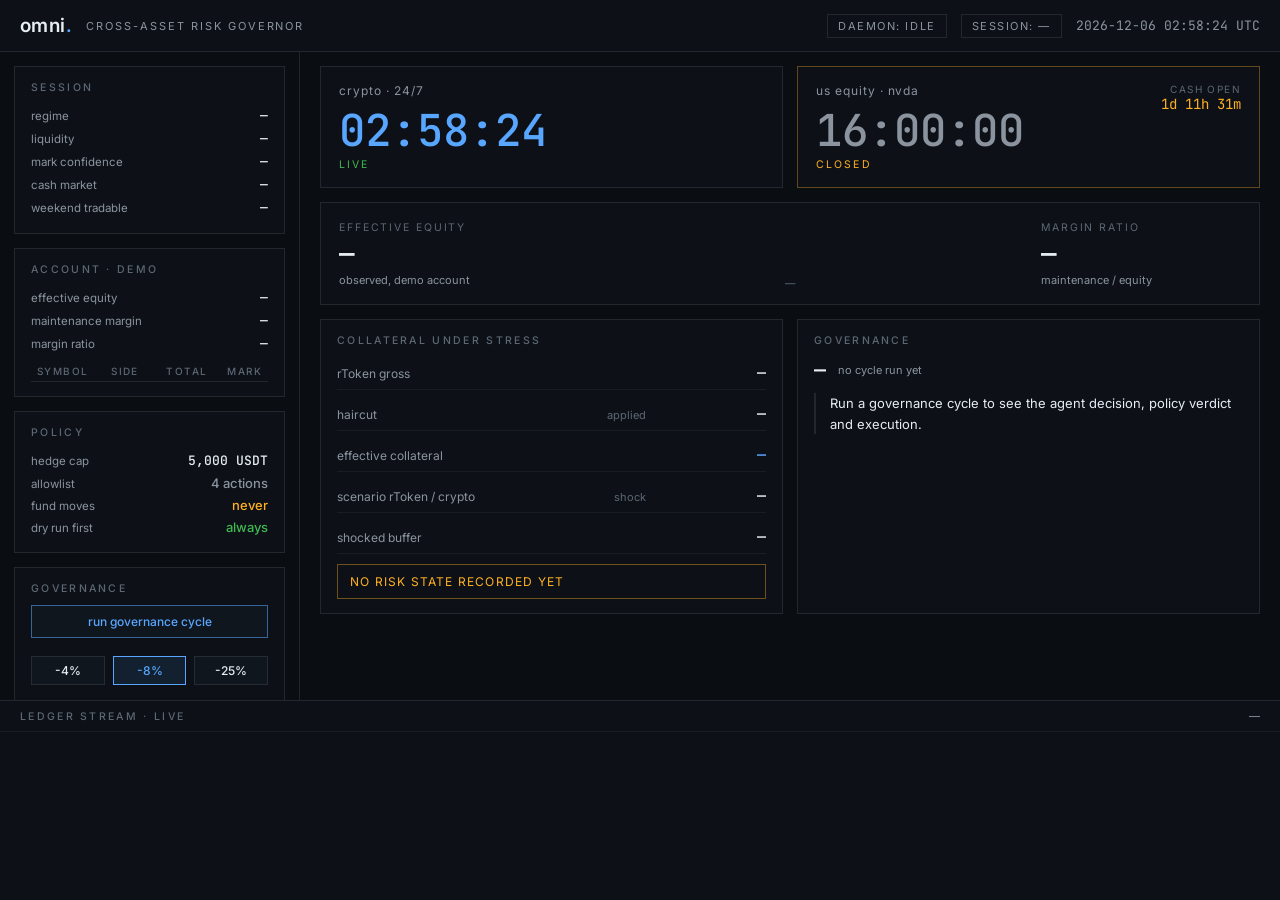
==== omni/cockpit.html @ 9cf4a6f7 "redesign UI: replace marketing landing page with an operator console The old page was a SaaS landing" ====
<!DOCTYPE html>
<html lang="en">
<head>
<meta charset="utf-8" />
<meta name="viewport" content="width=device-width, initial-scale=1.0" />
<title>omni · cross-asset risk governor</title>
<link rel="preconnect" href="https://fonts.googleapis.com">
<link rel="preconnect" href="https://fonts.gstatic.com" crossorigin>
<link href="https://fonts.googleapis.com/css2?family=Inter:wght@400;500;600&family=JetBrains+Mono:wght@400;500;600&display=swap" rel="stylesheet">
<style>
:root{
  --canvas:#0A0D12; --panel:#0D1117; --panel2:#10161e;
  --ink:#E6EDF3; --muted:#8B949E; --faint:#5c6773;
  --risk:#FFB020; --safe:#3FB950; --info:#58A6FF;
  --rule:rgba(230,237,243,.10); --rule2:rgba(230,237,243,.05);
}
*{margin:0;padding:0;box-sizing:border-box}
html,body{height:100%}
body{
  background:var(--canvas); color:var(--ink);
  font-family:"Inter",system-ui,-apple-system,sans-serif;
  font-size:14px; overflow:hidden; -webkit-font-smoothing:antialiased;
}
.mono,.num{font-family:"JetBrains Mono",ui-monospace,monospace}
.num{font-variant-numeric:tabular-nums}

#app{height:100vh;display:flex;flex-direction:column}

/* ---------- header ---------- */
header{
  display:flex;align-items:center;gap:14px;
  padding:0 20px;height:52px;flex:0 0 52px;
  border-bottom:1px solid var(--rule);background:var(--panel);
}
.brand{font-size:19px;font-weight:600;letter-spacing:.02em}
.brand span{color:var(--info)}
.brand-sub{font-size:11px;color:var(--muted);letter-spacing:.18em;text-transform:uppercase}
.hspace{flex:1}
.badge{
  font-size:11px;letter-spacing:.14em;text-transform:uppercase;
  padding:4px 10px;border:1px solid var(--rule);color:var(--muted);
}
.badge.ok{color:var(--safe);border-color:rgba(63,185,80,.35)}
.badge.warn{color:var(--risk);border-color:rgba(255,176,32,.4)}
.badge.info{color:var(--info);border-color:rgba(88,166,255,.35)}
#utcClock{font-size:13px;color:var(--muted)}

/* ---------- layout ---------- */
.grid{flex:1;display:grid;grid-template-columns:300px 1fr;min-height:0}
aside{border-right:1px solid var(--rule);overflow-y:auto;padding:14px;display:flex;flex-direction:column;gap:14px}
main{overflow-y:auto;padding:14px 20px;display:flex;flex-direction:column;gap:14px}

/* ---------- cards ---------- */
.card{border:1px solid var(--rule);background:var(--panel);padding:14px 16px}
.card h2{
  font-size:10.5px;letter-spacing:.22em;text-transform:uppercase;
  color:var(--faint);font-weight:500;margin-bottom:10px;
}
.row{display:flex;justify-content:space-between;align-items:baseline;padding:3px 0;gap:10px}
.row .k{font-size:11.5px;color:var(--muted)}
.row .v{font-size:13px;font-weight:500}
.v.ok{color:var(--safe)} .v.warn{color:var(--risk)} .v.info{color:var(--info)} .v.dim{color:var(--muted)}

/* positions table */
table{width:100%;border-collapse:collapse;margin-top:6px}
th{font-size:10px;letter-spacing:.14em;text-transform:uppercase;color:var(--faint);
   text-align:left;padding:4px 6px;border-bottom:1px solid var(--rule);font-weight:500}
td{font-size:12px;padding:5px 6px;border-bottom:1px solid var(--rule2)}
td.r,th.r{text-align:right}
.pos-side{font-size:10px;padding:1px 6px;border:1px solid var(--rule)}
.pos-side.long{color:var(--safe);border-color:rgba(63,185,80,.35)}
.pos-side.short{color:var(--risk);border-color:rgba(255,176,32,.4)}

/* ---------- buttons ---------- */
button{
  font-family:inherit;font-size:12px;font-weight:500;cursor:pointer;
  background:var(--panel2);color:var(--ink);
  border:1px solid var(--rule);padding:8px 12px;width:100%;
  transition:border-color .15s,background .15s;
}
button:hover{border-color:rgba(88,166,255,.5);background:#131b25}
button:disabled{opacity:.45;cursor:not-allowed}
button.primary{border-color:rgba(88,166,255,.55);color:var(--info)}
button.danger{border-color:rgba(255,176,32,.5);color:var(--risk)}
.cmd-grid{display:flex;flex-direction:column;gap:8px}
.cmd-sep{height:1px;background:var(--rule);margin:4px 0}
.cmd-row{display:flex;gap:8px}
.cmd-row button{flex:1}
.exec-toggle{display:flex;align-items:center;gap:8px;margin-top:8px;font-size:11px;color:var(--muted)}
.exec-toggle input{accent-color:var(--risk)}
.exec-warn{font-size:10.5px;color:var(--risk);margin-top:6px;display:none}

/* ---------- two clocks ---------- */
.clocks{display:grid;grid-template-columns:1fr 1fr;gap:14px}
.clock{border:1px solid var(--rule);background:var(--panel);padding:16px 18px;position:relative}
.clock .who{font-size:12px;color:var(--muted);letter-spacing:.08em}
.clock .read{font-size:44px;font-weight:500;line-height:1.1;margin:8px 0 4px}
.clock .state{font-size:10.5px;letter-spacing:.2em;text-transform:uppercase}
.clock.live .read{color:var(--info)} .clock.live .state{color:var(--safe)}
.clock.frozen{border-color:rgba(255,176,32,.35)}
.clock.frozen .read{color:var(--muted)} .clock.frozen .state{color:var(--risk)}
.clock .reopens{position:absolute;top:16px;right:18px;text-align:right}
.clock .reopens .k{font-size:10px;letter-spacing:.14em;text-transform:uppercase;color:var(--faint)}
.clock .reopens .v{font-size:14px;color:var(--risk)}

/* ---------- equity strip ---------- */
.strip{border:1px solid var(--rule);background:var(--panel);padding:14px 18px;
       display:grid;grid-template-columns:200px 1fr 200px;gap:18px;align-items:center}
.metric .k{font-size:10.5px;letter-spacing:.18em;text-transform:uppercase;color:var(--faint)}
.metric .v{font-size:26px;font-weight:600;margin-top:2px}
.metric .s{font-size:11px;color:var(--muted);margin-top:2px}
#sparkWrap{height:56px;position:relative}
#sparkWrap svg{width:100%;height:100%;display:block}
#sparkNote{font-size:10.5px;color:var(--faint);text-align:center;margin-top:4px}

/* ---------- risk model ---------- */
.risk-grid{display:grid;grid-template-columns:1fr 1fr;gap:14px}
.flow{display:flex;flex-direction:column;gap:8px}
.flow-line{display:grid;grid-template-columns:1fr auto 110px;gap:10px;align-items:baseline;
           padding:6px 0;border-bottom:1px solid var(--rule2)}
.flow-line .k{font-size:12px;color:var(--muted)}
.flow-line .arrow{color:var(--faint);font-size:11px}
.flow-line .v{font-size:15px;font-weight:500;text-align:right}
.verdict{margin-top:10px;padding:9px 12px;border:1px solid rgba(255,176,32,.4);
         color:var(--risk);font-size:12px;letter-spacing:.1em;text-transform:uppercase}
.verdict.ok{border-color:rgba(63,185,80,.4);color:var(--safe)}
.shock-picker{display:flex;gap:8px;margin-top:10px}
.shock-btn{width:auto;flex:1;padding:6px 0;font-size:12px}
.shock-btn.active{border-color:var(--info);color:var(--info);background:#12202f}

/* ---------- decision ---------- */
.decision{border:1px solid var(--rule);background:var(--panel);padding:16px 18px}
.dec-head{display:flex;align-items:center;gap:12px;flex-wrap:wrap;margin-bottom:10px}
.dec-action{font-size:20px;font-weight:600}
.dec-action.ok{color:var(--safe)}
.dec-meta{font-size:11px;color:var(--muted)}
.rationale{font-size:13px;line-height:1.55;color:var(--ink);max-width:860px;
           border-left:2px solid var(--rule);padding-left:14px}
.policy-line{margin-top:10px;font-size:12px;color:var(--muted)}
.policy-line b{color:var(--safe);font-weight:500}
.order-line{margin-top:6px;font-size:12px}
.order-line .oid{color:var(--faint)}
.dec-pending{color:var(--muted);font-size:12px;letter-spacing:.1em;text-transform:uppercase}

/* ---------- ledger stream ---------- */
.stream{flex:0 0 200px;border-top:1px solid var(--rule);background:var(--panel);
        display:flex;flex-direction:column;min-height:0}
.stream-head{display:flex;justify-content:space-between;align-items:center;
             padding:8px 20px;border-bottom:1px solid var(--rule2)}
.stream-head h2{font-size:10.5px;letter-spacing:.22em;text-transform:uppercase;
                color:var(--faint);font-weight:500}
.stream-body{overflow-y:auto;flex:1;padding:6px 20px 18px;
     -webkit-mask-image:linear-gradient(to bottom,transparent 0,#000 8px,#000 calc(100% - 14px),transparent 100%);
     mask-image:linear-gradient(to bottom,transparent 0,#000 8px,#000 calc(100% - 14px),transparent 100%);}
.entry{display:flex;gap:14px;padding:3px 0;font-size:11.5px;border-bottom:1px solid var(--rule2)}
.entry .ts{color:var(--faint);flex:0 0 70px}
.entry .kind{flex:0 0 110px;color:var(--muted)}
.entry .txt{color:var(--ink);white-space:nowrap;overflow:hidden;text-overflow:ellipsis}
.entry.dec .kind{color:var(--info)}
.entry.exec .kind{color:var(--safe)}

/* ---------- doctor modal ---------- */
.modal-bg{position:fixed;inset:0;background:rgba(4,6,10,.8);display:none;
          align-items:center;justify-content:center;z-index:50}
.modal-bg.open{display:flex}
.modal{width:min(680px,92vw);max-height:84vh;overflow-y:auto;background:var(--panel);
       border:1px solid var(--rule);padding:20px 24px}
.modal h3{font-size:14px;letter-spacing:.1em;text-transform:uppercase;margin-bottom:14px}
.modal .close{float:right;width:auto;padding:4px 10px;font-size:11px}
.doc-row{display:flex;gap:10px;align-items:baseline;padding:4px 0;font-size:12px;
         border-bottom:1px solid var(--rule2)}
.doc-row .st{flex:0 0 52px;font-weight:600}
.doc-row .st.p{color:var(--safe)} .doc-row .st.f{color:var(--risk)}
.doc-row .nm{flex:1;color:var(--ink)}
.doc-row .dt{color:var(--muted);font-size:11px}

::-webkit-scrollbar{width:8px;height:8px}
::-webkit-scrollbar-thumb{background:#1c2733;border-radius:0}
::-webkit-scrollbar-track{background:transparent}

@media(max-width:1100px){
  .grid{grid-template-columns:260px 1fr}
  .clock .read{font-size:34px}
  .strip{grid-template-columns:160px 1fr 160px}
}
</style>
</head>
<body>
<div id="app">

  <header>
    <div class="brand">omni<span>.</span></div>
    <div class="brand-sub">cross-asset risk governor</div>
    <div class="hspace"></div>
    <div class="badge" id="daemonBadge">daemon: idle</div>
    <div class="badge" id="regimeBadge">session: —</div>
    <div class="mono" id="utcClock">—</div>
  </header>

  <div class="grid">

    <aside>
      <section class="card">
        <h2>session</h2>
        <div class="row"><span class="k">regime</span><span class="v mono" id="sRegime">—</span></div>
        <div class="row"><span class="k">liquidity</span><span class="v mono" id="sLiq">—</span></div>
        <div class="row"><span class="k">mark confidence</span><span class="v mono" id="sConf">—</span></div>
        <div class="row"><span class="k">cash market</span><span class="v mono" id="sCash">—</span></div>
        <div class="row"><span class="k">weekend tradable</span><span class="v mono" id="sWeekend">—</span></div>
      </section>

      <section class="card">
        <h2>account · demo</h2>
        <div class="row"><span class="k">effective equity</span><span class="v num" id="aEquity">—</span></div>
        <div class="row"><span class="k">maintenance margin</span><span class="v num" id="aMmr">—</span></div>
        <div class="row"><span class="k">margin ratio</span><span class="v num" id="aRatio">—</span></div>
        <table id="posTable">
          <thead><tr><th>symbol</th><th>side</th><th class="r">total</th><th class="r">mark</th></tr></thead>
          <tbody id="posBody"></tbody>
        </table>
      </section>

      <section class="card">
        <h2>policy</h2>
        <div class="row"><span class="k">hedge cap</span><span class="v num">5,000 USDT</span></div>
        <div class="row"><span class="k">allowlist</span><span class="v dim">4 actions</span></div>
        <div class="row"><span class="k">fund moves</span><span class="v warn">never</span></div>
        <div class="row"><span class="k">dry run first</span><span class="v ok">always</span></div>
      </section>

      <section class="card commands">
        <h2>governance</h2>
        <div class="cmd-grid">
          <button class="primary" id="btnCycle">run governance cycle</button>
          <div class="shock-picker">
            <button class="shock-btn" data-shock="-0.04">-4%</button>
            <button class="shock-btn active" data-shock="-0.08">-8%</button>
            <button class="shock-btn" data-shock="-0.25">-25%</button>
          </div>
          <div class="exec-toggle">
            <input type="checkbox" id="execFlag">
            <label for="execFlag">execute paper orders</label>
          </div>
          <div class="exec-warn" id="execWarn">orders will be sent to the demo account</div>
          <div class="cmd-sep"></div>
          <div class="cmd-row">
            <button id="btnDaemon">start daemon</button>
            <button id="btnDoctor">doctor</button>
          </div>
          <div class="cmd-sep"></div>
          <div class="cmd-row">
            <button id="btnSetup">setup book</button>
            <button class="danger" id="btnFlatten">flatten</button>
          </div>
        </div>
      </section>
    </aside>

    <main>
      <section class="clocks">
        <div class="clock live">
          <div class="who">crypto · 24/7</div>
          <div class="read num" id="cryptoClock">00:00:00</div>
          <div class="state">live</div>
        </div>
        <div class="clock frozen">
          <div class="who">us equity · nvda</div>
          <div class="read num">16:00:00</div>
          <div class="state">closed</div>
          <div class="reopens">
            <div class="k">cash open</div>
            <div class="v num" id="countdown">—</div>
          </div>
        </div>
      </section>

      <section class="strip">
        <div class="metric">
          <div class="k">effective equity</div>
          <div class="v num" id="mEquity">—</div>
          <div class="s">observed, demo account</div>
        </div>
        <div>
          <div id="sparkWrap"><svg id="sparkSvg"></svg></div>
          <div id="sparkNote">—</div>
        </div>
        <div class="metric">
          <div class="k">margin ratio</div>
          <div class="v num" id="mRatio">—</div>
          <div class="s">maintenance / equity</div>
        </div>
      </section>

      <section class="risk-grid">
        <div class="card">
          <h2>collateral under stress</h2>
          <div class="flow">
            <div class="flow-line"><span class="k">rToken gross</span><span class="arrow"></span><span class="v num" id="rGross">—</span></div>
            <div class="flow-line"><span class="k">haircut</span><span class="arrow">applied</span><span class="v num" id="rHaircut">—</span></div>
            <div class="flow-line"><span class="k">effective collateral</span><span class="arrow"></span><span class="v num info" id="rEff">—</span></div>
            <div class="flow-line"><span class="k">scenario rToken / crypto</span><span class="arrow">shock</span><span class="v num" id="rShock">—</span></div>
            <div class="flow-line"><span class="k">shocked buffer</span><span class="arrow"></span><span class="v num" id="rBuffer">—</span></div>
          </div>
          <div class="verdict" id="rVerdict">no risk state recorded yet</div>
        </div>

        <div class="card">
          <h2>governance</h2>
          <div class="decision" style="border:none;padding:0;background:transparent">
            <div class="dec-head">
              <span class="dec-action mono" id="dAction">—</span>
              <span class="dec-meta" id="dMeta">no cycle run yet</span>
            </div>
            <div class="rationale" id="dRationale">Run a governance cycle to see the agent decision, policy verdict and execution.</div>
            <div class="policy-line" id="dPolicy"></div>
            <div class="order-line mono" id="dOrder"></div>
          </div>
        </div>
      </section>
    </main>
  </div>

  <footer class="stream">
    <div class="stream-head">
      <h2>ledger stream · live</h2>
      <span class="dec-meta" id="streamCount">—</span>
    </div>
    <div class="stream-body" id="streamBody"></div>
  </footer>

  <div class="modal-bg" id="doctorBg">
    <div class="modal">
      <h3>doctor <button class="close" id="docClose">close</button></h3>
      <div class="dec-pending" id="docPending">running 13 checks…</div>
      <div id="docBody"></div>
    </div>
  </div>
</div>

<script>
const $ = id => document.getElementById(id);
const fmt = (v,d=2) => v==null ? "—" : Number(v).toLocaleString("en-US",{minimumFractionDigits:d,maximumFractionDigits:d});
const fmtPct = v => v==null ? "—" : (v*100).toFixed(2)+"%";
let currentShock = -0.08;
let ledgerCache = [];

/* ---------- clocks ---------- */
function tick(){
  const now = new Date();
  $("utcClock").textContent = now.toISOString().replace("T"," ").slice(0,19)+" UTC";
  $("cryptoClock").textContent = now.toISOString().slice(11,19);
  updateCountdown(now);
}
function updateCountdown(now){
  // next Monday 09:30 New York
  const ny = new Date(now.toLocaleString("en-US",{timeZone:"America/New_York"}));
  const target = new Date(ny);
  const day = target.getDay(); // 0 Sun .. 6 Sat
  let add = (8 - day) % 7; if(add===0) add = 7; // next Monday
  target.setDate(target.getDate()+add);
  target.setHours(9,30,0,0);
  const diffMs = target - ny;
  if(diffMs <= 0){ $("countdown").textContent = "open"; return; }
  const h = Math.floor(diffMs/3.6e6), m = Math.floor(diffMs%3.6e6/6e4), s = Math.floor(diffMs%6e4/1e3);
  $("countdown").textContent = (h>=24 ? Math.floor(h/24)+"d " : "") + (h%24)+"h "+m+"m";
}
setInterval(tick,1000); tick();

/* ---------- status poll ---------- */
async function pollStatus(){
  try{
    const r = await fetch("/api/status"); const d = await r.json();
    const s = d.session||{};
    $("sRegime").textContent = s.regime||"—";
    $("sLiq").textContent = s.liquidity_tier||"—";
    $("sConf").textContent = s.mark_confidence||"—";
    const cashOpen = s.cash_market_open; 
    $("sCash").textContent = cashOpen==null?"—":(cashOpen?"open":"closed");
    $("sCash").className = "v mono "+(cashOpen?"ok":"warn");
    $("sWeekend").textContent = s.weekend_tradable==null?"—":(s.weekend_tradable?"yes":"no");
    const rb = $("regimeBadge");
    rb.textContent = "session: "+(s.regime||"—");
    rb.className = "badge "+(s.regime==="regular"?"ok":"warn");

    const eq = d.equity==null?null:Number(d.equity);
    $("aEquity").textContent = eq==null?"—":fmt(eq);
    $("mEquity").textContent = eq==null?"—":fmt(eq,0)+" USDT";
    $("aMmr").textContent = d.mmr==null?"—":fmt(Number(d.mmr))+" USDT";
    const ratio = d.margin_ratio==null?null:Number(d.margin_ratio);
    $("aRatio").textContent = ratio==null?"—":(ratio*100).toFixed(4)+"%";
    $("mRatio").textContent = $("aRatio").textContent;

    const body = $("posBody"); body.innerHTML = "";
    (d.positions||[]).forEach(p=>{
      const tr = document.createElement("tr");
      const side = (p.posSide||"").toLowerCase();
      tr.innerHTML = `<td class="mono">${p.symbol||"—"}</td>
        <td><span class="pos-side ${side}">${side||"—"}</span></td>
        <td class="r num">${p.total||"—"}</td>
        <td class="r num">${p.markPrice||"—"}</td>`;
      body.appendChild(tr);
    });
    if(!(d.positions||[]).length){
      body.innerHTML = `<tr><td colspan="4" style="color:var(--faint)">no open positions</td></tr>`;
    }
  }catch(e){ /* leave last known values; never invent */ }
}
setInterval(pollStatus,12000); pollStatus();

/* ---------- ledger: sparkline + stream + risk ---------- */
async function pollLedger(){
  try{
    const r = await fetch("/api/ledger"); const d = await r.json();
    ledgerCache = d.records||[];
    renderSpark(); renderStream(); renderRiskFromLedger();
  }catch(e){}
}
function seriesEquity(){
  const pts = [];
  for(const rec of ledgerCache){
    const p = rec.payload||{};
    let eq = null, ts = rec.ts;
    if(rec.kind==="account_snapshot" && p.assets && p.assets.effEquity!=null) eq = Number(p.assets.effEquity);
    if(rec.kind==="daemon_cycle" && p.account && p.account.equity!=null){ eq = Number(p.account.equity); ts = p.timestamp||rec.ts; }
    if(eq!=null && eq>0) pts.push({ts,eq});
  }
  pts.sort((a,b)=> String(a.ts).localeCompare(String(b.ts)));
  return pts;
}
function renderSpark(){
  const pts = seriesEquity();
  const svg = $("sparkSvg");
  if(pts.length<2){
    svg.innerHTML = "";
    $("sparkNote").textContent = `collecting equity observations (${pts.length})`;
    return;
  }
  const W = 600, H = 56, pad = 3;
  const vals = pts.map(p=>p.eq);
  const min = Math.min(...vals), max = Math.max(...vals);
  const span = (max-min)||1;
  const xs = pts.map((_,i)=> pad + i*(W-2*pad)/(pts.length-1));
  const ys = vals.map(v=> H-pad - (v-min)*(H-2*pad)/span);
  const dLine = xs.map((x,i)=> (i?"L":"M")+x.toFixed(1)+","+ys[i].toFixed(1)).join(" ");
  const minI = vals.indexOf(min);
  svg.setAttribute("viewBox",`0 0 ${W} ${H}`);
  svg.innerHTML = `
    <path d="${dLine}" fill="none" stroke="#58A6FF" stroke-width="1.5"/>
    <circle cx="${xs[minI].toFixed(1)}" cy="${ys[minI].toFixed(1)}" r="3" fill="#FFB020"/>`;
  $("sparkNote").textContent = `${pts.length} real observations · ${fmt(min,0)} – ${fmt(max,0)} USDT`;
}
function latestRiskRecord(){
  for(let i=ledgerCache.length-1;i>=0;i--){
    const rec = ledgerCache[i]; const p = rec.payload||{};
    if(rec.kind==="risk_state" && p.results) return p;
    if(rec.kind==="daemon_cycle" && p.risk && p.risk.results) return p.risk;
    if(rec.kind==="daemon_cycle" && p.risk){ // older schema
      return {results:p.risk, modelled:{}, scenario:{}};
    }
  }
  return null;
}
function renderRiskFromLedger(){
  const p = latestRiskRecord();
  const v = $("rVerdict");
  if(!p){
    v.textContent = "no risk state recorded yet";
    v.className = "verdict";
    return;
  }
  const r = p.results||{}, m = p.modelled||{}, sc = p.scenario||{};
  if(m.rtoken_gross_value!=null) $("rGross").textContent = fmt(m.rtoken_gross_value,0)+" USDT";
  if(m.haircut_pct!=null) $("rHaircut").textContent = (m.haircut_pct*100).toFixed(0)+"%";
  if(m.rtoken_effective_collateral!=null) $("rEff").textContent = fmt(m.rtoken_effective_collateral,0)+" USDT";
  if(sc.rtoken_shock_pct!=null||sc.crypto_shock_pct!=null)
    $("rShock").textContent = (sc.rtoken_shock_pct*100).toFixed(0)+"% / "+(sc.crypto_shock_pct*100).toFixed(0)+"%";
  if(r.shocked_buffer_usdt!=null) $("rBuffer").textContent = fmt(r.shocked_buffer_usdt,0)+" USDT";
  if(r.breach===true){ v.textContent="breach · scenario exceeds maintenance"; v.className="verdict"; }
  else if(r.needs_attention===true){ v.textContent="needs attention · loss above risk budget"; v.className="verdict"; }
  else if(r.shocked_buffer_usdt!=null){ v.textContent="within budget"; v.className="verdict ok"; }
  // decision panel from latest decision/daemon_cycle
  for(let i=ledgerCache.length-1;i>=0;i--){
    const rec = ledgerCache[i]; const pl = rec.payload||{};
    const dec = (rec.kind==="decision" && pl.decision) || (rec.kind==="daemon_cycle" && pl.decision) || null;
    if(dec && dec.action){
      $("dAction").textContent = dec.action;
      $("dAction").className = "dec-action mono "+(dec.used_fallback?"":"ok");
      const lat = dec.latency_ms||0;
      const latWarn = lat>30000 ? " · SLOW "+Math.round(lat/1000)+"s" : "";
      $("dMeta").textContent = (dec.model||"—")+" · "+(dec.latency_ms||"—")+"ms"+latWarn+(dec.used_fallback?" · fallback":"");
      if(dec.rationale) $("dRationale").textContent = dec.rationale;
      const pol = pl.policy||{};
      if(pol.action){
        $("dPolicy").innerHTML = `policy: <b>${pol.approved?"approved":"rejected"}</b> → ${pol.action}${pol.override?" · override":""}`;
      }
      const ex = pl.execution||{};
      if(ex && ex.reason){
        $("dOrder").innerHTML = (ex.executed?"✓ ":"")+(ex.reason||"")+
          (ex.orders&&ex.orders[0]&&ex.orders[0].orderId?` · <span class="oid">order ${ex.orders[0].orderId}</span>`:"");
      }
      break;
    }
  }
}
function summarize(rec){
  const p = rec.payload||{};
  switch(rec.kind){
    case "session": return "regime "+((p.regime)||"—");
    case "risk_state": { const r=p.results||{}; return "loss "+(r.modelled_loss_pct_of_equity!=null?(r.modelled_loss_pct_of_equity*100).toFixed(1)+"%":"—")+" · buffer "+(r.shocked_buffer_usdt!=null?fmt(r.shocked_buffer_usdt,0):"—"); }
    case "decision": { const d=p.decision||{}; return (d.action||"—")+" · "+(d.model||""); }
    case "execution": { const e=p.execution||{}; return (e.executed?"executed":"not executed")+" · "+(e.action||"—"); }
    case "daemon_cycle": { const d=p.decision||{}; const r=(p.risk&&p.risk.results)||{}; return "cycle "+(p.cycle||"—")+" · "+(d.action||"—")+" · buffer "+(r.shocked_buffer_usdt!=null?fmt(r.shocked_buffer_usdt,0):"—"); }
    case "daemon_start": return "daemon started · interval "+(p.interval||"—")+"s · execute "+(!!p.execute);
    case "daemon_stop": return "daemon stopped · "+(p.total_cycles||0)+" cycles";
    case "demo_book_setup": return (p.symbol||"—")+" long "+(p.qty||"—");
    case "flatten": return "closed "+(p.symbol||"—")+" · ok "+(!!p.ok);
    case "flatten_summary": return "remaining "+(p.remaining!=null?p.remaining:"—");
    case "regime_transition": return (p.from||"—")+" → "+(p.to||"—");
    default: return "";
  }
}
function renderStream(){
  const body = $("streamBody"); 
  const recent = ledgerCache.slice(-40).reverse();
  body.innerHTML = "";
  recent.forEach(rec=>{
    const div = document.createElement("div");
    const cls = rec.kind==="decision"?"dec":(rec.kind==="execution"?"exec":"");
    const ts = String(rec.ts||"").replace("T"," ").slice(5,19);
    div.className = "entry "+cls;
    div.innerHTML = `<span class="ts mono">${ts}</span><span class="kind mono">${rec.kind||""}</span><span class="txt">${summarize(rec)}</span>`;
    body.appendChild(div);
  });
  $("streamCount").textContent = ledgerCache.length+" records";
}
setInterval(pollLedger,15000); pollLedger();

/* ---------- shock picker ---------- */
document.querySelectorAll(".shock-btn").forEach(btn=>{
  btn.addEventListener("click",()=>{
    document.querySelectorAll(".shock-btn").forEach(b=>b.classList.remove("active"));
    btn.classList.add("active");
    currentShock = parseFloat(btn.dataset.shock);
  });
});

/* ---------- run cycle ---------- */
$("execFlag").addEventListener("change",()=>{
  $("execWarn").style.display = $("execFlag").checked?"block":"none";
});
$("btnCycle").addEventListener("click",async()=>{
  const btn = $("btnCycle"); btn.disabled = true; btn.textContent = "cycle running…";
  $("dMeta").textContent = "cycle in progress";
  try{
    const r = await fetch("/api/cycle",{
      method:"POST",headers:{"Content-Type":"application/json"},
      body: JSON.stringify({rtoken_shock:currentShock, execute:$("execFlag").checked})
    });
    const d = await r.json();
    if(d.ok){
      const res = d.result||{};
      const dec = res.decision||{};
      $("dAction").textContent = dec.action||"—";
      $("dAction").className = "dec-action mono "+(dec.used_fallback?"":"ok");
      const lat = dec.latency_ms||0;
      const latWarn = lat>30000 ? " · SLOW "+Math.round(lat/1000)+"s" : "";
      $("dMeta").textContent = (dec.model||"—")+" · "+(dec.latency_ms||"—")+"ms"+latWarn+(dec.used_fallback?" · fallback":"");
      if(dec.rationale) $("dRationale").textContent = dec.rationale;
      const pol = res.policy||{};
      $("dPolicy").innerHTML = `policy: <b>${pol.approved?"approved":"rejected"}</b> → ${pol.action||"—"}${pol.override?" · override":""}`;
      const ex = res.execution||{};
      $("dOrder").textContent = (ex.executed?"✓ ":"")+(ex.reason||"no order required");
    }else{
      $("dRationale").textContent = "cycle failed: "+(d.error||"unknown error");
    }
  }catch(e){
    $("dRationale").textContent = "cycle failed: "+e;
  }
  btn.disabled = false; btn.textContent = "run governance cycle";
  pollLedger(); pollStatus();
});

/* ---------- daemon ---------- */
async function refreshDaemon(){
  try{
    const r = await fetch("/api/action/daemon"); const d = await r.json();
    const b = $("daemonBadge"), btn = $("btnDaemon");
    if(d.running){
      b.textContent = "daemon: running · "+(d.cycles_completed||0)+" cycles";
      b.className = "badge ok";
      btn.textContent = "stop daemon";
    }else{
      b.textContent = "daemon: idle"; b.className = "badge";
      btn.textContent = "start daemon";
    }
  }catch(e){}
}
$("btnDaemon").addEventListener("click",async()=>{
  const r = await fetch("/api/action/daemon"); const st = await r.json();
  const action = st.running?"stop":"start";
  await fetch("/api/action/daemon",{
    method:"POST",headers:{"Content-Type":"application/json"},
    body: JSON.stringify({action, interval:60, execute:$("execFlag").checked, shock:currentShock})
  });
  refreshDaemon();
});
setInterval(refreshDaemon,10000); refreshDaemon();

/* ---------- doctor ---------- */
$("btnDoctor").addEventListener("click",async()=>{
  $("doctorBg").classList.add("open");
  $("docPending").style.display="block"; $("docBody").innerHTML="";
  try{
    const r = await fetch("/api/action/doctor",{method:"POST"});
    const d = await r.json();
    $("docPending").style.display="none";
    const body = $("docBody"); body.innerHTML="";
    (d.checks||[]).forEach(c=>{
      const div = document.createElement("div");
      div.className = "doc-row";
      div.innerHTML = `<span class="st ${c.ok?"p":"f"}">${c.ok?"PASS":"FAIL"}</span>
        <span class="nm">${c.name}</span><span class="dt">${c.detail||""}</span>`;
      body.appendChild(div);
    });
    const sum = document.createElement("div");
    sum.style.cssText = "margin-top:10px;font-size:12px;color:"+(d.ok?"var(--safe)":"var(--risk)");
    sum.textContent = `${d.passed}/${d.total} checks passed`;
    body.appendChild(sum);
  }catch(e){
    $("docPending").textContent = "doctor failed: "+e;
  }
});
$("docClose").addEventListener("click",()=>$("doctorBg").classList.remove("open"));
$("doctorBg").addEventListener("click",e=>{ if(e.target===$("doctorBg")) $("doctorBg").classList.remove("open"); });

/* ---------- setup / flatten ---------- */
$("btnSetup").addEventListener("click",async()=>{
  $("btnSetup").disabled=true; $("btnSetup").textContent="setting up…";
  try{
    await fetch("/api/action/setup",{
      method:"POST",headers:{"Content-Type":"application/json"},
      body: JSON.stringify({symbol:"BTCUSDT", qty:"2"})
    });
  }catch(e){}
  $("btnSetup").disabled=false; $("btnSetup").textContent="setup book";
  pollStatus(); pollLedger();
});
$("btnFlatten").addEventListener("click",async()=>{
  $("btnFlatten").disabled=true; $("btnFlatten").textContent="flattening…";
  try{
    await fetch("/api/action/flatten",{method:"POST",headers:{"Content-Type":"application/json"},body:"{}"});
  }catch(e){}
  $("btnFlatten").disabled=false; $("btnFlatten").textContent="flatten";
  pollStatus(); pollLedger();
});
</script>
</body>
</html>
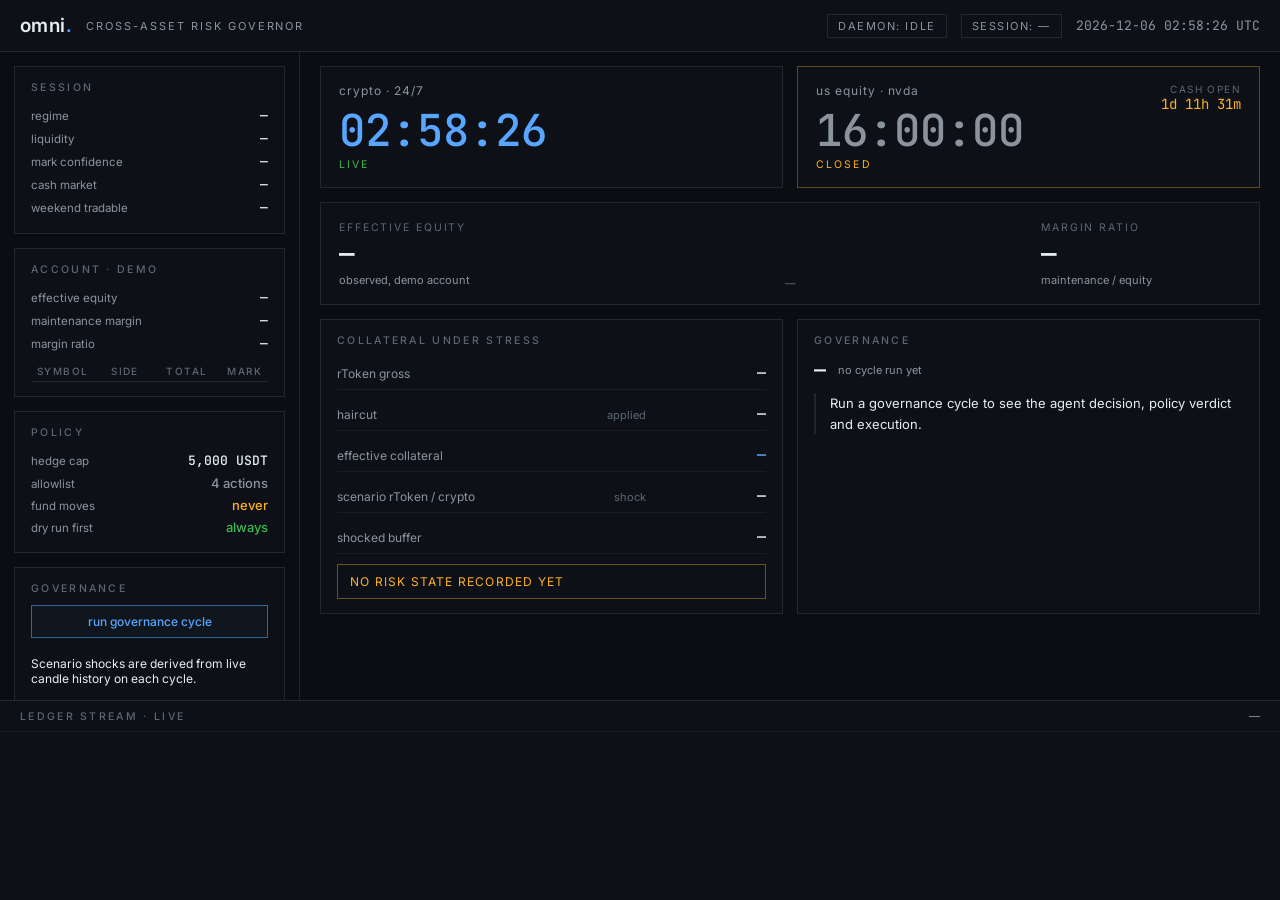
==== commit 55696cdd: "[verified] align demo and UI with live scenario inputs" ====
--- a/omni/cockpit.html
+++ b/omni/cockpit.html
@@ -125,8 +125,7 @@
          color:var(--risk);font-size:12px;letter-spacing:.1em;text-transform:uppercase}
 .verdict.ok{border-color:rgba(63,185,80,.4);color:var(--safe)}
 .shock-picker{display:flex;gap:8px;margin-top:10px}
-.shock-btn{width:auto;flex:1;padding:6px 0;font-size:12px}
-.shock-btn.active{border-color:var(--info);color:var(--info);background:#12202f}
+.shock-btn{display:none}
 
 /* ---------- decision ---------- */
 .decision{border:1px solid var(--rule);background:var(--panel);padding:16px 18px}
@@ -232,11 +231,7 @@
         <h2>governance</h2>
         <div class="cmd-grid">
           <button class="primary" id="btnCycle">run governance cycle</button>
-          <div class="shock-picker">
-            <button class="shock-btn" data-shock="-0.04">-4%</button>
-            <button class="shock-btn active" data-shock="-0.08">-8%</button>
-            <button class="shock-btn" data-shock="-0.25">-25%</button>
-          </div>
+          <div class="muted" style="font-size:12px;margin-top:10px">Scenario shocks are derived from live candle history on each cycle.</div>
           <div class="exec-toggle">
             <input type="checkbox" id="execFlag">
             <label for="execFlag">execute paper orders</label>
@@ -341,7 +336,6 @@
 const $ = id => document.getElementById(id);
 const fmt = (v,d=2) => v==null ? "—" : Number(v).toLocaleString("en-US",{minimumFractionDigits:d,maximumFractionDigits:d});
 const fmtPct = v => v==null ? "—" : (v*100).toFixed(2)+"%";
-let currentShock = -0.08;
 let ledgerCache = [];
 
 /* ---------- clocks ---------- */
@@ -536,13 +530,7 @@
 setInterval(pollLedger,15000); pollLedger();
 
 /* ---------- shock picker ---------- */
-document.querySelectorAll(".shock-btn").forEach(btn=>{
-  btn.addEventListener("click",()=>{
-    document.querySelectorAll(".shock-btn").forEach(b=>b.classList.remove("active"));
-    btn.classList.add("active");
-    currentShock = parseFloat(btn.dataset.shock);
-  });
-});
+
 
 /* ---------- run cycle ---------- */
 $("execFlag").addEventListener("change",()=>{
@@ -554,7 +542,7 @@
   try{
     const r = await fetch("/api/cycle",{
       method:"POST",headers:{"Content-Type":"application/json"},
-      body: JSON.stringify({rtoken_shock:currentShock, execute:$("execFlag").checked})
+      body: JSON.stringify({execute:$("execFlag").checked})
     });
     const d = await r.json();
     if(d.ok){
@@ -600,7 +588,7 @@
   const action = st.running?"stop":"start";
   await fetch("/api/action/daemon",{
     method:"POST",headers:{"Content-Type":"application/json"},
-    body: JSON.stringify({action, interval:60, execute:$("execFlag").checked, shock:currentShock})
+    body: JSON.stringify({action, interval:60, execute:$("execFlag").checked})
   });
   refreshDaemon();
 });
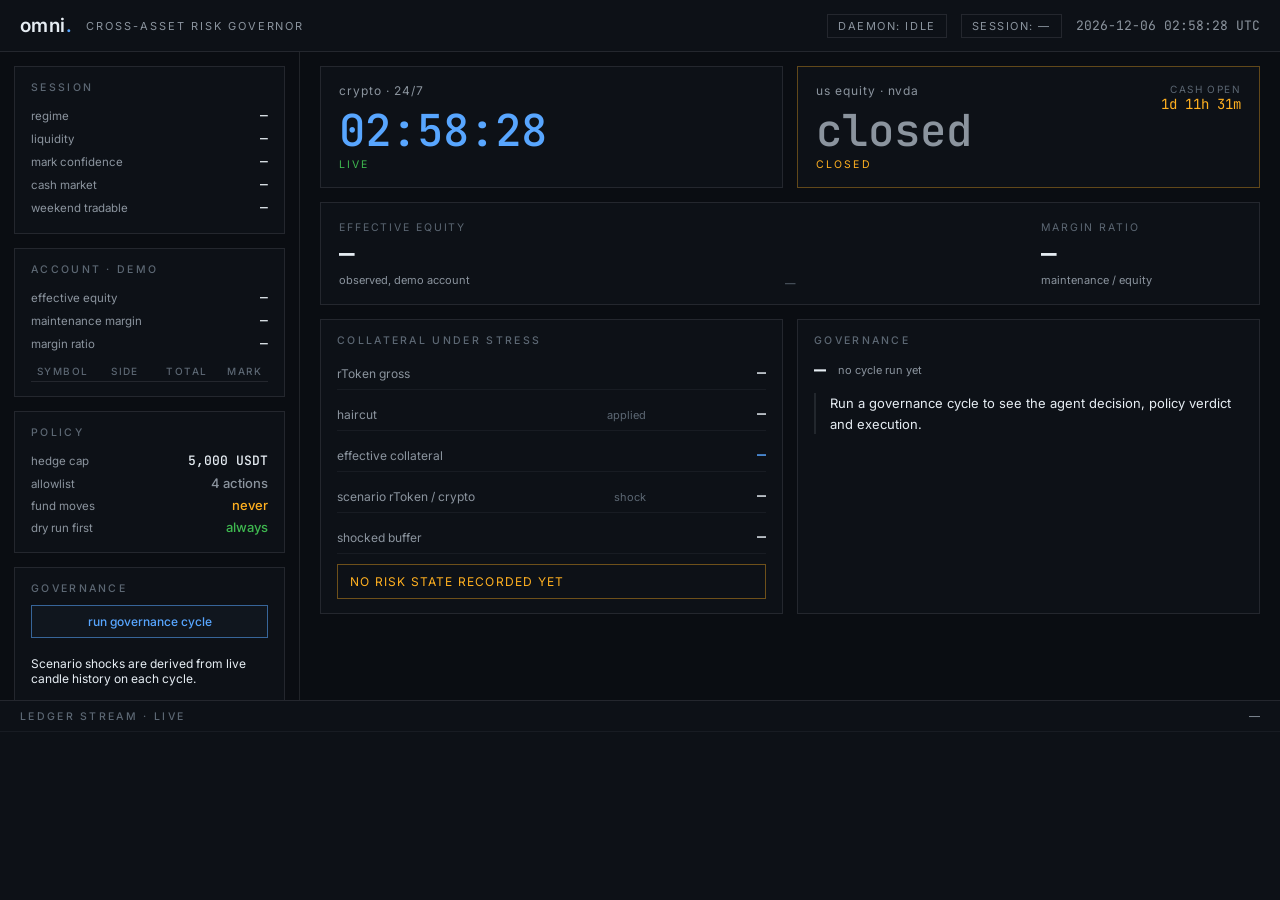
==== commit c50d566a: "[verified] remove stale fallback and legacy UI claims" ====
--- a/omni/cockpit.html
+++ b/omni/cockpit.html
@@ -260,7 +260,7 @@
         </div>
         <div class="clock frozen">
           <div class="who">us equity · nvda</div>
-          <div class="read num">16:00:00</div>
+          <div class="read num">closed</div>
           <div class="state">closed</div>
           <div class="reopens">
             <div class="k">cash open</div>
